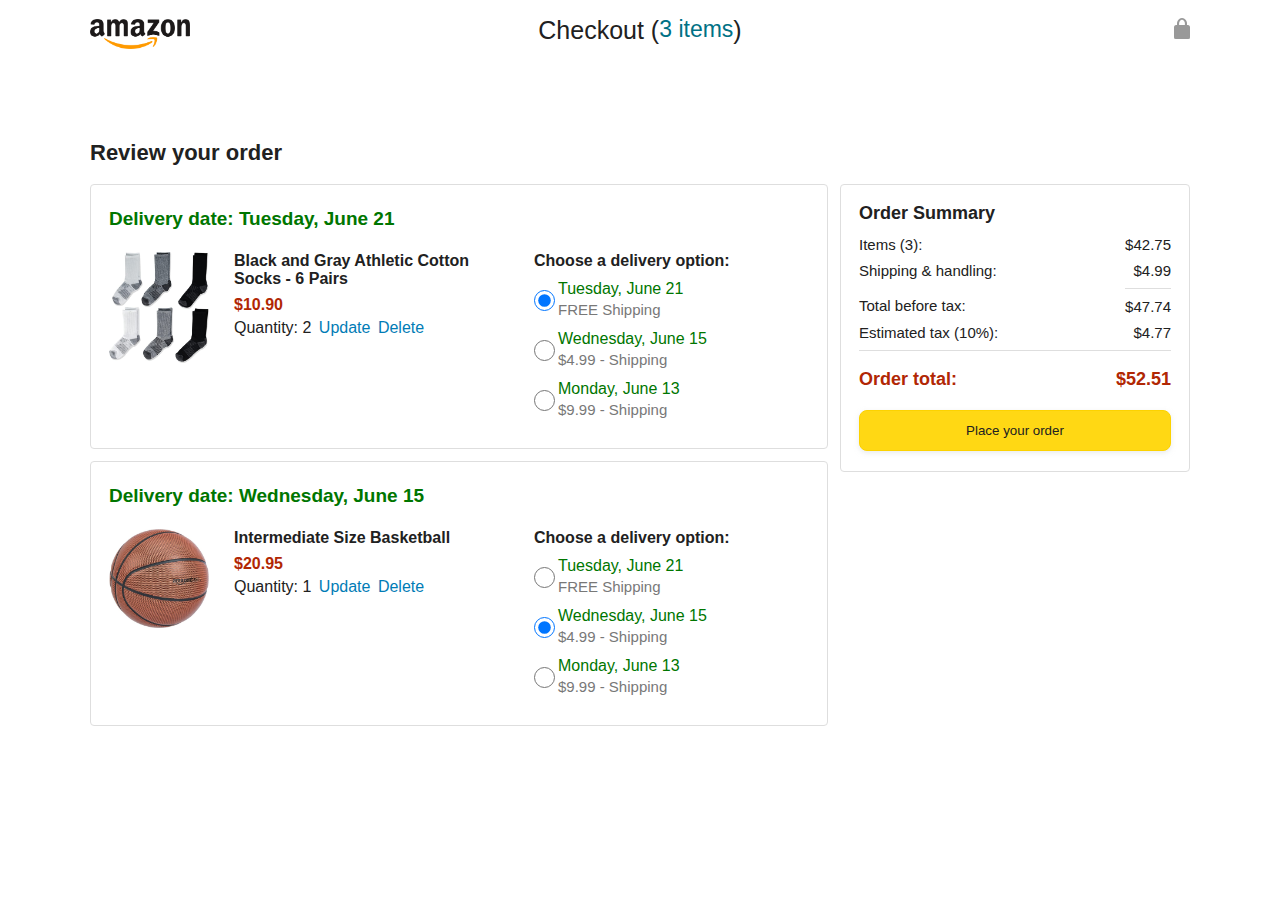
==== checkout.html @ 76585ea6 "generate html with js" ====
<!DOCTYPE html>
<html lang="en">
  <head>
    <meta charset="UTF-8" />
    <meta name="viewport" content="width=device-width, initial-scale=1.0" />
    <title>Checkout page</title>
    <link rel="stylesheet" href="CSS/Shared/general.css">
    <link rel="stylesheet" href="CSS/check-out.css">
    <link rel="stylesheet" href="CSS/checkout-header.css">
  </head>
  <body>
   <div class="checkout-header">
      <div class="header-content">
        <div class="checkout-header-left-section">
          <a href="amazon.html">
            <img class="amazon-logo" src="images/amazon-logo.png">
            <img class="amazon-mobile-logo" src="images/amazon-mobile-logo.png">
          </a>
        </div>

        <div class="checkout-header-middle-section">
          Checkout (<a class="return-to-home-link"
            href="index.html">3 items</a>)
        </div>

        <div class="checkout-header-right-section">
          <img src="images/icons/checkout-lock-icon.png">
        </div>
      </div>
    </div>
     <div class="main">
      <div class="page-title">Review your order</div>

      <div class="checkout-grid">
        <div class="order-summary">
          <div class="cart-item-container">
            <div class="delivery-date">
              Delivery date: Tuesday, June 21
            </div>

            <div class="cart-item-details-grid">
              <img class="product-image"
                src="images/products/athletic-cotton-socks-6-pairs.jpg">

              <div class="cart-item-details">
                <div class="product-name">
                  Black and Gray Athletic Cotton Socks - 6 Pairs
                </div>
                <div class="product-price">
                  $10.90
                </div>
                <div class="product-quantity">
                  <span>
                    Quantity: <span class="quantity-label">2</span>
                  </span>
                  <span class="update-quantity-link link-primary">
                    Update
                  </span>
                  <span class="delete-quantity-link link-primary">
                    Delete
                  </span>
                </div>
              </div>

              <div class="delivery-options">
                <div class="delivery-options-title">
                  Choose a delivery option:
                </div>
                <div class="delivery-option">
                  <input type="radio" checked
                    class="delivery-option-input"
                    name="delivery-option-1">
                  <div>
                    <div class="delivery-option-date">
                      Tuesday, June 21
                    </div>
                    <div class="delivery-option-price">
                      FREE Shipping
                    </div>
                  </div>
                </div>
                <div class="delivery-option">
                  <input type="radio"
                    class="delivery-option-input"
                    name="delivery-option-1">
                  <div>
                    <div class="delivery-option-date">
                      Wednesday, June 15
                    </div>
                    <div class="delivery-option-price">
                      $4.99 - Shipping
                    </div>
                  </div>
                </div>
                <div class="delivery-option">
                  <input type="radio"
                    class="delivery-option-input"
                    name="delivery-option-1">
                  <div>
                    <div class="delivery-option-date">
                      Monday, June 13
                    </div>
                    <div class="delivery-option-price">
                      $9.99 - Shipping
                    </div>
                  </div>
                </div>
              </div>
            </div>
          </div>

          <div class="cart-item-container">
            <div class="delivery-date">
              Delivery date: Wednesday, June 15
            </div>

            <div class="cart-item-details-grid">
              <img class="product-image"
                src="images/products/intermediate-composite-basketball.jpg">

              <div class="cart-item-details">
                <div class="product-name">
                  Intermediate Size Basketball
                </div>
                <div class="product-price">
                  $20.95
                </div>
                <div class="product-quantity">
                  <span>
                    Quantity: <span class="quantity-label">1</span>
                  </span>
                  <span class="update-quantity-link link-primary">
                    Update
                  </span>
                  <span class="delete-quantity-link link-primary">
                    Delete
                  </span>
                </div>
              </div>

              <div class="delivery-options">
                <div class="delivery-options-title">
                  Choose a delivery option:
                </div>

                <div class="delivery-option">
                  <input type="radio" class="delivery-option-input"
                    name="delivery-option-2">
                  <div>
                    <div class="delivery-option-date">
                      Tuesday, June 21
                    </div>
                    <div class="delivery-option-price">
                      FREE Shipping
                    </div>
                  </div>
                </div>
                <div class="delivery-option">
                  <input type="radio" checked class="delivery-option-input"
                    name="delivery-option-2">
                  <div>
                    <div class="delivery-option-date">
                      Wednesday, June 15
                    </div>
                    <div class="delivery-option-price">
                      $4.99 - Shipping
                    </div>
                  </div>
                </div>
                <div class="delivery-option">
                  <input type="radio" class="delivery-option-input"
                    name="delivery-option-2">
                  <div>
                    <div class="delivery-option-date">
                      Monday, June 13
                    </div>
                    <div class="delivery-option-price">
                      $9.99 - Shipping
                    </div>
                  </div>
                </div>
              </div>
            </div>
          </div>
        </div>

        <div class="payment-summary">
          <div class="payment-summary-title">
            Order Summary
          </div>

          <div class="payment-summary-row">
            <div>Items (3):</div>
            <div class="payment-summary-money">$42.75</div>
          </div>

          <div class="payment-summary-row">
            <div>Shipping &amp; handling:</div>
            <div class="payment-summary-money">$4.99</div>
          </div>

          <div class="payment-summary-row subtotal-row">
            <div>Total before tax:</div>
            <div class="payment-summary-money">$47.74</div>
          </div>

          <div class="payment-summary-row">
            <div>Estimated tax (10%):</div>
            <div class="payment-summary-money">$4.77</div>
          </div>

          <div class="payment-summary-row total-row">
            <div>Order total:</div>
            <div class="payment-summary-money">$52.51</div>
          </div>

          <button class="place-order-button button-primary">
            Place your order
          </button>
        </div>
      </div>
    </div>
  </body>
</html>
---- CSS/Shared/general.css ----
body {
  font-family: Roboto, Arial;
  color: rgb(33, 33, 33);
  /* The <body> element has a default margin of 8px
     on all sides. This removes the default margins. */
  margin: 0;
}

/* <p> elements have a default margin on the top
   and bottom. This removes the default margins. */
p {
  margin: 0;
}

button {
  cursor: pointer;
}

select {
  cursor: pointer;
}

input, select, button {
  font-family: Roboto, Arial;
}

.button-primary {
  color: rgb(33, 33, 33);
  background-color: rgb(255, 216, 20);
  border: 1px solid rgb(252, 210, 0);
  border-radius: 8px;
  cursor: pointer;
  box-shadow: 0 2px 5px rgba(213, 217, 217, 0.5);
}

.button-primary:hover {
  background-color: rgb(247, 202, 0);
  border: 1px solid rgb(242, 194, 0);
}

.button-primary:active {
  background: rgb(255, 216, 20);
  border-color: rgb(252, 210, 0);
  box-shadow: none;
}

.button-secondary {
  color: rgb(33, 33, 33);
  background: white;
  border: 1px solid rgb(213, 217, 217);
  border-radius: 8px;
  cursor: pointer;
  box-shadow: 0 2px 5px rgba(213, 217, 217, 0.5);
}

.button-secondary:hover {
  background-color: rgb(247, 250, 250);
}

.button-secondary:active {
  background-color: rgb(237, 253, 255);
  box-shadow: none;
}

/* These styles will limit text to 2 lines. Anything
   beyond 2 lines will be replaced with "..."
   You can find this code by using an A.I. tool or by
   searching in Google.
   https://css-tricks.com/almanac/properties/l/line-clamp/ */
.limit-text-to-2-lines {
  display: -webkit-box;
  -webkit-line-clamp: 2;
  -webkit-box-orient: vertical;
  overflow: hidden;
}

.link-primary {
  color: rgb(1, 124, 182);
  cursor: pointer;
}

.link-primary:hover {
  color: rgb(196, 80, 0);
}

/* Styles for dropdown selectors. */
select {
  color: rgb(33, 33, 33);
  background-color: rgb(240, 240, 240);
  border: 1px solid rgb(213, 217, 217);
  /* border-radius: 8px; */
  padding: 3px 5px;
  font-size: 15px;
  cursor: pointer;
  box-shadow: 0 2px 5px rgba(213, 217, 217, 0.5);
}

select:focus,
input:focus {
  outline: 2px solid rgb(255, 153, 0);
}
---- CSS/check-out.css ----
.main {
  max-width: 1100px;
  padding-left: 30px;
  padding-right: 30px;

  margin-top: 140px;
  margin-bottom: 100px;

  /* margin-left: auto;
     margin-right auto;
     Is a trick for centering an element horizontally
     without needing a container. */
  margin-left: auto;
  margin-right: auto;
}

.page-title {
  font-weight: 700;
  font-size: 22px;
  margin-bottom: 18px;
}

.checkout-grid {
  display: grid;
  /* Here, 1fr means the first column will take
     up the remaining space in the grid. */
  grid-template-columns: 1fr 350px;
  column-gap: 12px;

  /* Use align-items: start; to prevent the elements
     in the grid from stretching vertically. */
  align-items: start;
}

@media (max-width: 1000px) {
  .main {
    max-width: 500px;
  }

  .checkout-grid {
    grid-template-columns: 1fr;
  }
}

.cart-item-container,
.payment-summary {
  border: 1px solid rgb(222, 222, 222);
  border-radius: 4px;
  padding: 18px;
}

.cart-item-container {
  margin-bottom: 12px;
}

.payment-summary {
  padding-bottom: 5px;
}

@media (max-width: 1000px) {
  .payment-summary {
    /* grid-row: 1 means this element will be placed into row
      1 in the grid. (Normally, the row that an element is
      placed in is determined by the order of the elements in
      the HTML. grid-row overrides this default ordering). */
    grid-row: 1;
    margin-bottom: 12px;
  }
}

.delivery-date {
  color: rgb(0, 118, 0);
  font-weight: 700;
  font-size: 19px;
  margin-top: 5px;
  margin-bottom: 22px;
}

.cart-item-details-grid {
  display: grid;
  /* 100px 1fr 1fr; means the 2nd and 3rd column will
     take up half the remaining space in the grid
     (they will divide up the remaining space evenly). */
  grid-template-columns: 100px 1fr 1fr;
  column-gap: 25px;
}

@media (max-width: 1000px) {
  .cart-item-details-grid {
    grid-template-columns: 100px 1fr;
    row-gap: 30px;
  }
}

.product-image {
  max-width: 100%;
  max-height: 120px;

  /* margin-left: auto;
     margin-right auto;
     Is a trick for centering an element horizontally
     without needing a container. */
  margin-left: auto;
  margin-right: auto;
}

.product-name {
  font-weight: 700;
  margin-bottom: 8px;
}

.product-price {
  color: rgb(177, 39, 4);
  font-weight: 700;
  margin-bottom: 5px;
}

.product-quantity .link-primary {
  margin-left: 3px;
}

@media (max-width: 1000px) {
  .delivery-options {
    /* grid-column: 1 means this element will be placed
       in column 1 in the grid. (Normally, the column that
       an element is placed in is determined by the order
       of the elements in the HTML. grid-column overrides
       this default ordering).
       
       / span 2 means this element will take up 2 columns
       in the grid (Normally, each element takes up 1
       column in the grid). */
    grid-column: 1 / span 2;
  }
}

.delivery-options-title {
  font-weight: 700;
  margin-bottom: 10px;
}

.delivery-option {
  display: grid;
  grid-template-columns: 24px 1fr;
  margin-bottom: 12px;
  cursor: pointer;
}

.delivery-option-input {
  margin-left: 0px;
  cursor: pointer;
}

.delivery-option-date {
  color: rgb(0, 118, 0);
  font-weight: 500;
  margin-bottom: 3px;
}

.delivery-option-price {
  color: rgb(120, 120, 120);
  font-size: 15px;
}

.payment-summary-title {
  font-weight: 700;
  font-size: 18px;
  margin-bottom: 12px;
}

.payment-summary-row {
  display: grid;
  /* 1fr auto; means the width of the 2nd column will be
     determined by the elements inside the column (auto).
     The 1st column will take up the remaining space. */
  grid-template-columns: 1fr auto;

  font-size: 15px;
  margin-bottom: 9px;
}

.payment-summary-money {
  text-align: right;
}

.subtotal-row .payment-summary-money {
  border-top: 1px solid rgb(222, 222, 222);
}

.subtotal-row div {
  padding-top: 9px;
}

.total-row {
  color: rgb(177, 39, 4);
  font-weight: 700;
  font-size: 18px;

  border-top: 1px solid rgb(222, 222, 222);
  padding-top: 18px;
}

.place-order-button {
  width: 100%;
  padding-top: 12px;
  padding-bottom: 12px;
  border-radius: 8px;

  margin-top: 11px;
  margin-bottom: 15px;
}
---- CSS/checkout-header.css ----
.checkout-header {
  height: 60px;
  padding-left: 30px;
  padding-right: 30px;
  background-color: white;

  display: flex;
  justify-content: center;

  position: fixed;
  top: 0;
  left: 0;
  right: 0;
  z-index: 1000;
}

.header-content {
  width: 100%;
  max-width: 1100px;

  display: flex;
  align-items: center;
}

.checkout-header-left-section {
  width: 150px;
}

.amazon-logo {
  width: 100px;
  margin-top: 12px;
}

.amazon-mobile-logo {
  display: none;
}

/* @media is used to create responsive design (making the
   website look good on any screen size). This @media
   means when the screen width is 575px or less, different
   styles (inside the {...}) will be applied. */
@media (max-width: 575px) {
  .checkout-header-left-section {
    width: auto;
  }

  .amazon-logo {
    display: none;
  }

  .amazon-mobile-logo {
    display: inline-block;
    height: 35px;
    margin-top: 5px;
  }
}

.checkout-header-middle-section {
  flex: 1;
  flex-shrink: 0;
  text-align: center;

  font-size: 25px;
  font-weight: 500;

  display: flex;
  justify-content: center;
}

.return-to-home-link {
  color: rgb(0, 113, 133);
  font-size: 23px;
  text-decoration: none;
  cursor: pointer;
}

@media (max-width: 1000px) {
  .checkout-header-middle-section {
    font-size: 20px;
    margin-right: 60px;
  }

  .return-to-home-link {
    font-size: 18px;
  }
}

@media (max-width: 575px) {
  .checkout-header-middle-section {
    margin-right: 5px;
  }
}

.checkout-header-right-section {
  text-align: right;
  width: 150px;
}

@media (max-width: 1000px) {
  .checkout-header-right-section {
    width: auto;
  }
}
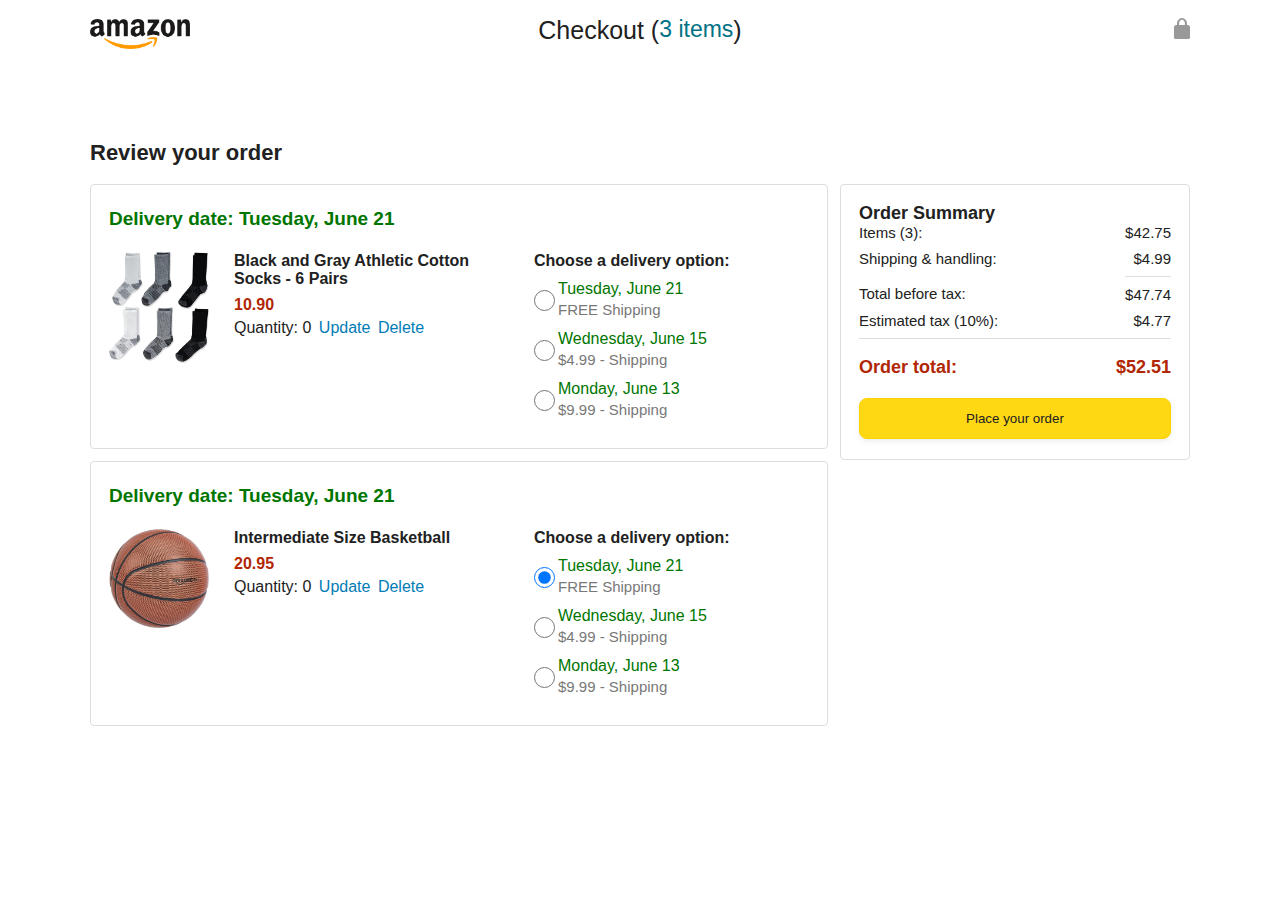
==== commit dce71d88: "check out  create html using js" ====
--- a/checkout.html
+++ b/checkout.html
@@ -4,191 +4,40 @@
     <meta charset="UTF-8" />
     <meta name="viewport" content="width=device-width, initial-scale=1.0" />
     <title>Checkout page</title>
-    <link rel="stylesheet" href="CSS/Shared/general.css">
-    <link rel="stylesheet" href="CSS/check-out.css">
-    <link rel="stylesheet" href="CSS/checkout-header.css">
+    <link rel="stylesheet" href="CSS/Shared/general.css" />
+    <link rel="stylesheet" href="CSS/check-out.css" />
+    <link rel="stylesheet" href="CSS/checkout-header.css" />
   </head>
   <body>
-   <div class="checkout-header">
+    <div class="checkout-header">
       <div class="header-content">
         <div class="checkout-header-left-section">
           <a href="amazon.html">
-            <img class="amazon-logo" src="images/amazon-logo.png">
-            <img class="amazon-mobile-logo" src="images/amazon-mobile-logo.png">
+            <img class="amazon-logo" src="images/amazon-logo.png" />
+            <img
+              class="amazon-mobile-logo"
+              src="images/amazon-mobile-logo.png"
+            />
           </a>
         </div>
 
         <div class="checkout-header-middle-section">
-          Checkout (<a class="return-to-home-link"
-            href="index.html">3 items</a>)
+          Checkout (<a class="return-to-home-link" href="index.html">3 items</a
+          >)
         </div>
 
         <div class="checkout-header-right-section">
-          <img src="images/icons/checkout-lock-icon.png">
+          <img src="images/icons/checkout-lock-icon.png" />
         </div>
       </div>
     </div>
-     <div class="main">
+    <div class="main">
       <div class="page-title">Review your order</div>
 
-      <div class="checkout-grid">
-        <div class="order-summary">
-          <div class="cart-item-container">
-            <div class="delivery-date">
-              Delivery date: Tuesday, June 21
-            </div>
-
-            <div class="cart-item-details-grid">
-              <img class="product-image"
-                src="images/products/athletic-cotton-socks-6-pairs.jpg">
-
-              <div class="cart-item-details">
-                <div class="product-name">
-                  Black and Gray Athletic Cotton Socks - 6 Pairs
-                </div>
-                <div class="product-price">
-                  $10.90
-                </div>
-                <div class="product-quantity">
-                  <span>
-                    Quantity: <span class="quantity-label">2</span>
-                  </span>
-                  <span class="update-quantity-link link-primary">
-                    Update
-                  </span>
-                  <span class="delete-quantity-link link-primary">
-                    Delete
-                  </span>
-                </div>
-              </div>
-
-              <div class="delivery-options">
-                <div class="delivery-options-title">
-                  Choose a delivery option:
-                </div>
-                <div class="delivery-option">
-                  <input type="radio" checked
-                    class="delivery-option-input"
-                    name="delivery-option-1">
-                  <div>
-                    <div class="delivery-option-date">
-                      Tuesday, June 21
-                    </div>
-                    <div class="delivery-option-price">
-                      FREE Shipping
-                    </div>
-                  </div>
-                </div>
-                <div class="delivery-option">
-                  <input type="radio"
-                    class="delivery-option-input"
-                    name="delivery-option-1">
-                  <div>
-                    <div class="delivery-option-date">
-                      Wednesday, June 15
-                    </div>
-                    <div class="delivery-option-price">
-                      $4.99 - Shipping
-                    </div>
-                  </div>
-                </div>
-                <div class="delivery-option">
-                  <input type="radio"
-                    class="delivery-option-input"
-                    name="delivery-option-1">
-                  <div>
-                    <div class="delivery-option-date">
-                      Monday, June 13
-                    </div>
-                    <div class="delivery-option-price">
-                      $9.99 - Shipping
-                    </div>
-                  </div>
-                </div>
-              </div>
-            </div>
-          </div>
-
-          <div class="cart-item-container">
-            <div class="delivery-date">
-              Delivery date: Wednesday, June 15
-            </div>
-
-            <div class="cart-item-details-grid">
-              <img class="product-image"
-                src="images/products/intermediate-composite-basketball.jpg">
-
-              <div class="cart-item-details">
-                <div class="product-name">
-                  Intermediate Size Basketball
-                </div>
-                <div class="product-price">
-                  $20.95
-                </div>
-                <div class="product-quantity">
-                  <span>
-                    Quantity: <span class="quantity-label">1</span>
-                  </span>
-                  <span class="update-quantity-link link-primary">
-                    Update
-                  </span>
-                  <span class="delete-quantity-link link-primary">
-                    Delete
-                  </span>
-                </div>
-              </div>
-
-              <div class="delivery-options">
-                <div class="delivery-options-title">
-                  Choose a delivery option:
-                </div>
-
-                <div class="delivery-option">
-                  <input type="radio" class="delivery-option-input"
-                    name="delivery-option-2">
-                  <div>
-                    <div class="delivery-option-date">
-                      Tuesday, June 21
-                    </div>
-                    <div class="delivery-option-price">
-                      FREE Shipping
-                    </div>
-                  </div>
-                </div>
-                <div class="delivery-option">
-                  <input type="radio" checked class="delivery-option-input"
-                    name="delivery-option-2">
-                  <div>
-                    <div class="delivery-option-date">
-                      Wednesday, June 15
-                    </div>
-                    <div class="delivery-option-price">
-                      $4.99 - Shipping
-                    </div>
-                  </div>
-                </div>
-                <div class="delivery-option">
-                  <input type="radio" class="delivery-option-input"
-                    name="delivery-option-2">
-                  <div>
-                    <div class="delivery-option-date">
-                      Monday, June 13
-                    </div>
-                    <div class="delivery-option-price">
-                      $9.99 - Shipping
-                    </div>
-                  </div>
-                </div>
-              </div>
-            </div>
-          </div>
-        </div>
-
+      <div class="checkout-grid js-checkout-grid">
+        <div class="order-summary js-order-summary"></div>
         <div class="payment-summary">
-          <div class="payment-summary-title">
-            Order Summary
-          </div>
-
+          <span class="payment-summary-title">Order Summary</span>
           <div class="payment-summary-row">
             <div>Items (3):</div>
             <div class="payment-summary-money">$42.75</div>
@@ -220,5 +69,6 @@
         </div>
       </div>
     </div>
+    <script type="module" src="JS/checkout.js"></script>
   </body>
 </html>
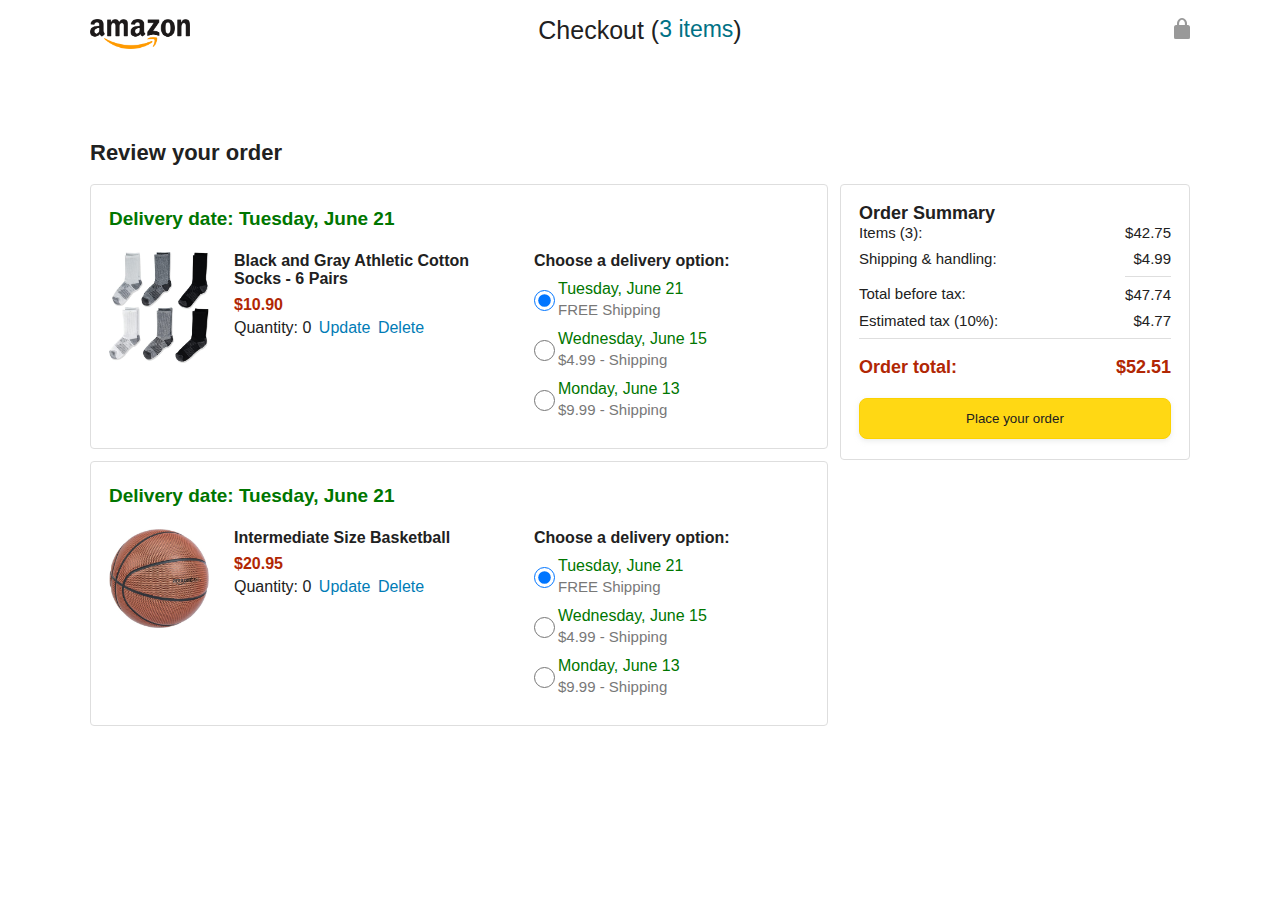
==== commit eb63f979: "save cart to localstorage" ====
--- a/checkout.html
+++ b/checkout.html
@@ -12,7 +12,7 @@
     <div class="checkout-header">
       <div class="header-content">
         <div class="checkout-header-left-section">
-          <a href="amazon.html">
+          <a href="index.html">
             <img class="amazon-logo" src="images/amazon-logo.png" />
             <img
               class="amazon-mobile-logo"
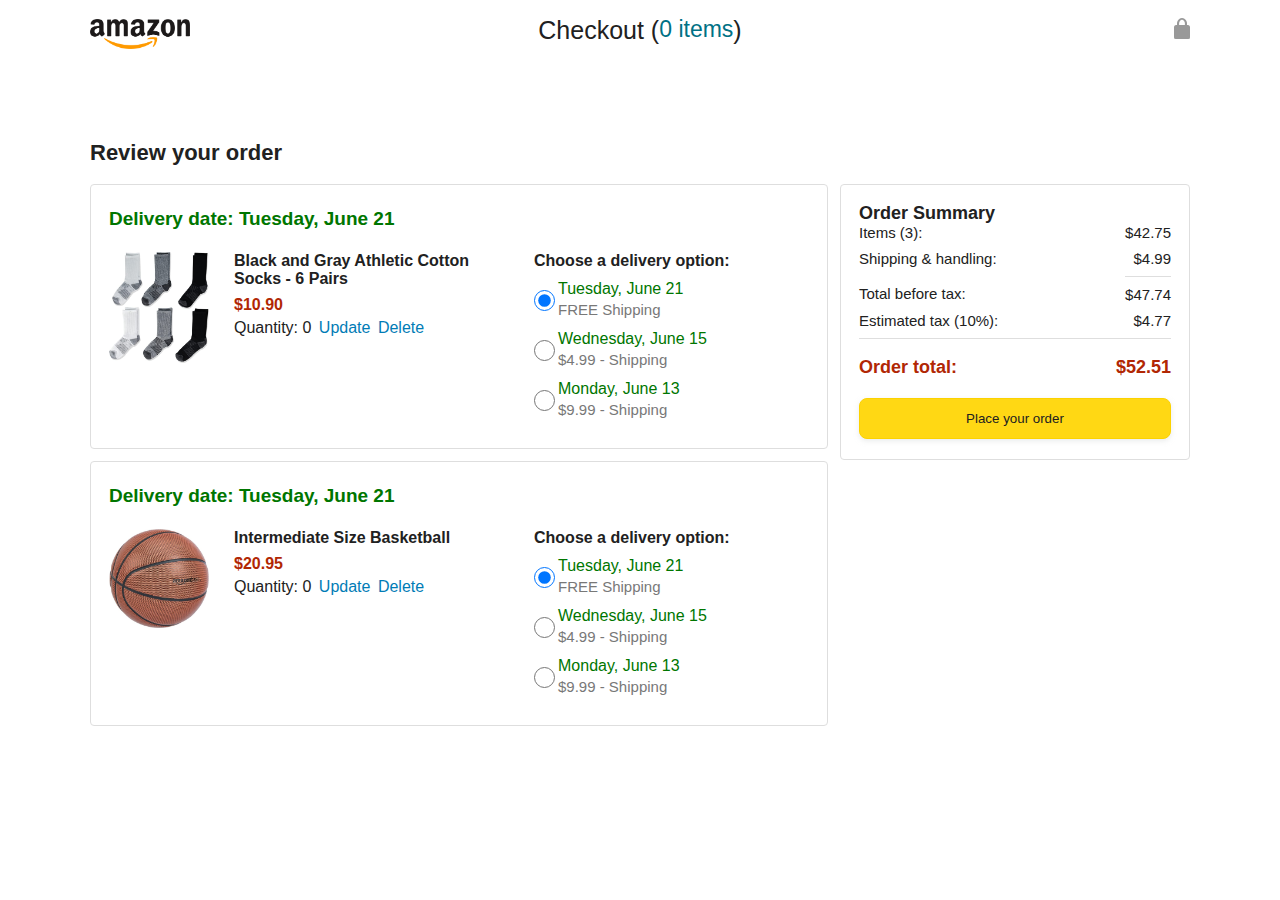
==== commit c0d03a35: "days js new" ====
--- a/checkout.html
+++ b/checkout.html
@@ -22,7 +22,7 @@
         </div>
 
         <div class="checkout-header-middle-section">
-          Checkout (<a class="return-to-home-link" href="index.html">3 items</a
+          Checkout (<a class="return-to-home-link js-return-to-home-link"  href="index.html"> 0 </a
           >)
         </div>
 
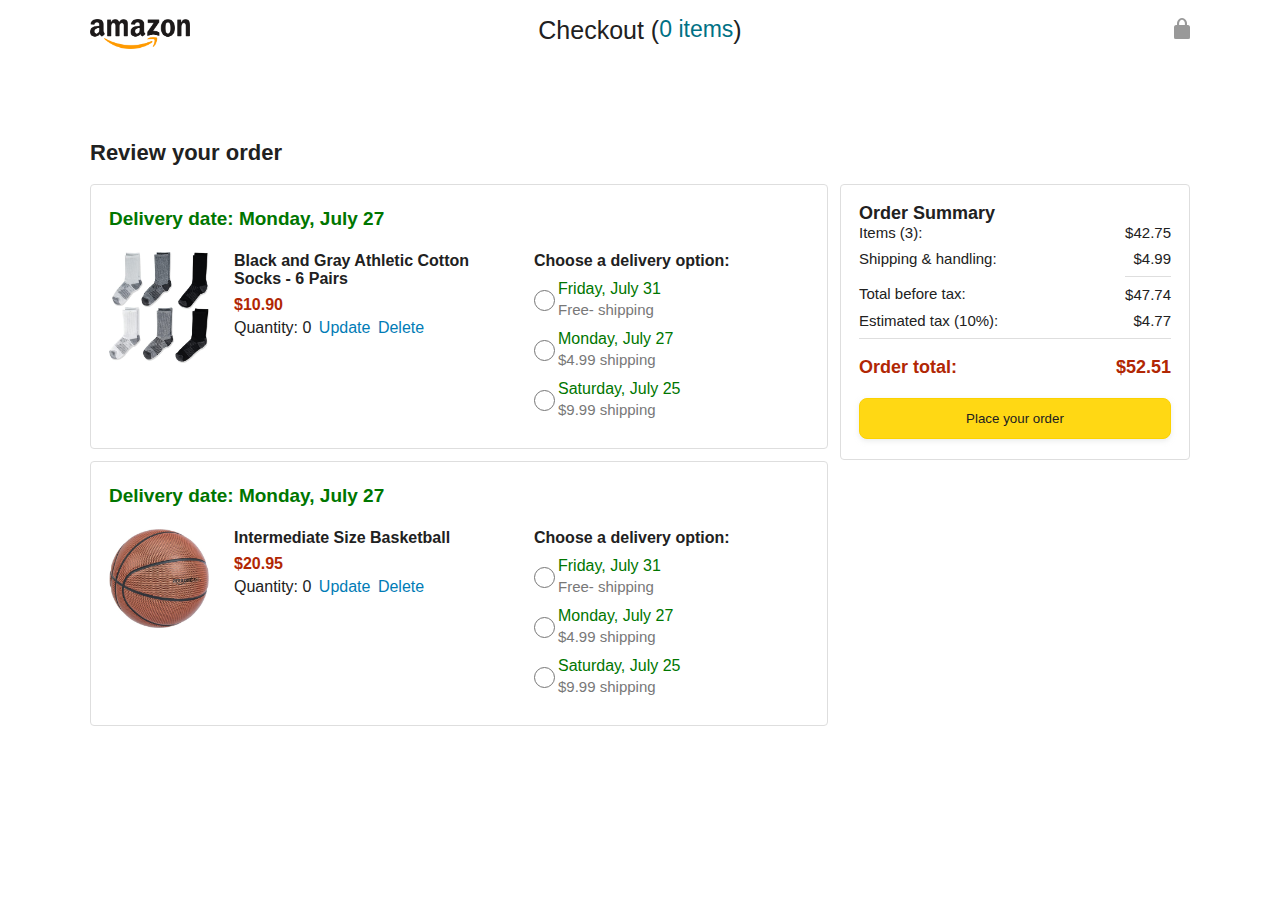
==== commit 1cac64e2: "save and create delivery option HTML" ====
--- a/checkout.html
+++ b/checkout.html
@@ -69,6 +69,7 @@
         </div>
       </div>
     </div>
+    <script src="JS/External library/package/dayjs.min.js"></script>
     <script type="module" src="JS/checkout.js"></script>
   </body>
 </html>
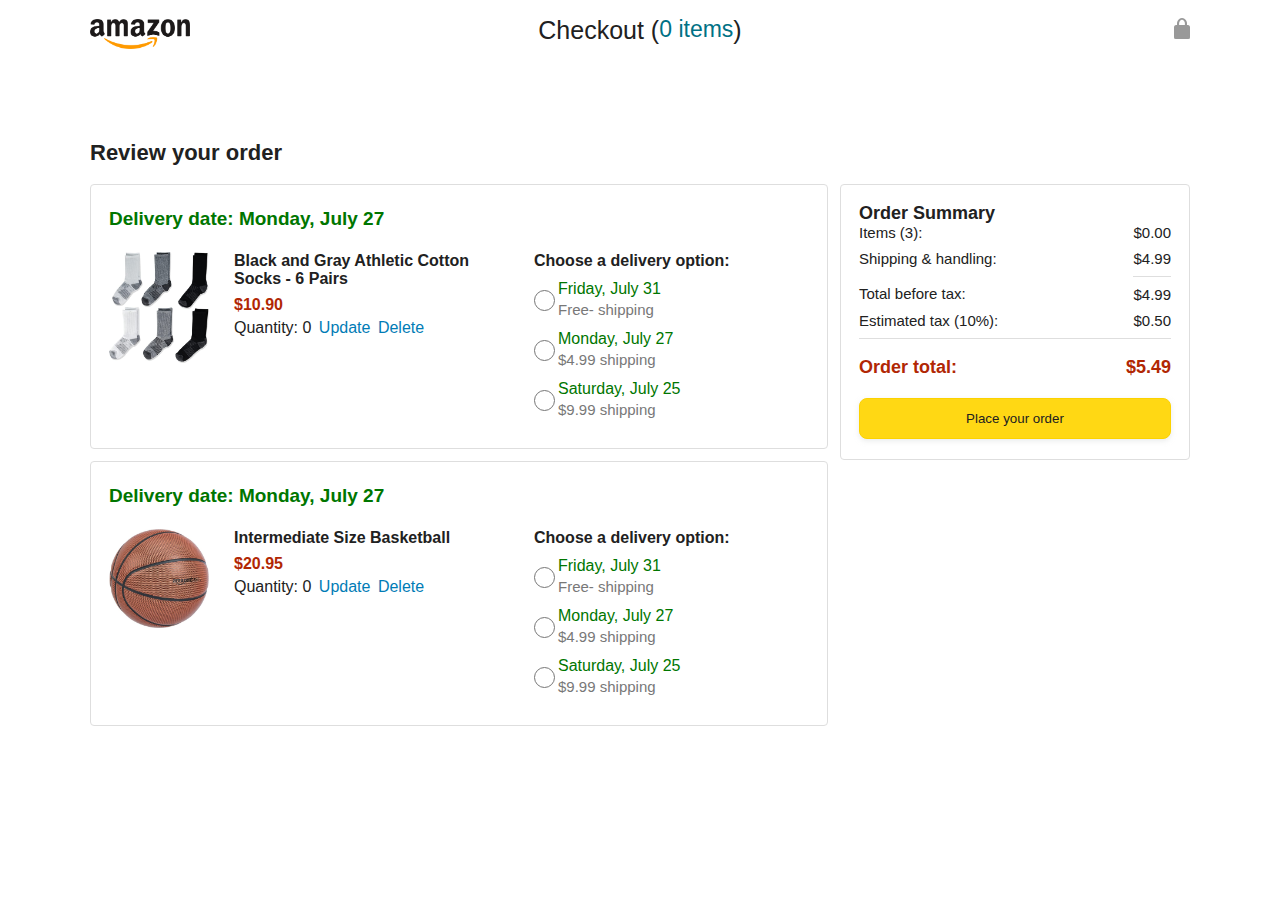
==== commit 68f53a54: "save and generate html for payment summary" ====
--- a/checkout.html
+++ b/checkout.html
@@ -36,36 +36,7 @@
 
       <div class="checkout-grid js-checkout-grid">
         <div class="order-summary js-order-summary"></div>
-        <div class="payment-summary">
-          <span class="payment-summary-title">Order Summary</span>
-          <div class="payment-summary-row">
-            <div>Items (3):</div>
-            <div class="payment-summary-money">$42.75</div>
-          </div>
-
-          <div class="payment-summary-row">
-            <div>Shipping &amp; handling:</div>
-            <div class="payment-summary-money">$4.99</div>
-          </div>
-
-          <div class="payment-summary-row subtotal-row">
-            <div>Total before tax:</div>
-            <div class="payment-summary-money">$47.74</div>
-          </div>
-
-          <div class="payment-summary-row">
-            <div>Estimated tax (10%):</div>
-            <div class="payment-summary-money">$4.77</div>
-          </div>
-
-          <div class="payment-summary-row total-row">
-            <div>Order total:</div>
-            <div class="payment-summary-money">$52.51</div>
-          </div>
-
-          <button class="place-order-button button-primary">
-            Place your order
-          </button>
+        <div class="payment-summary js-payment-summary">
         </div>
       </div>
     </div>
